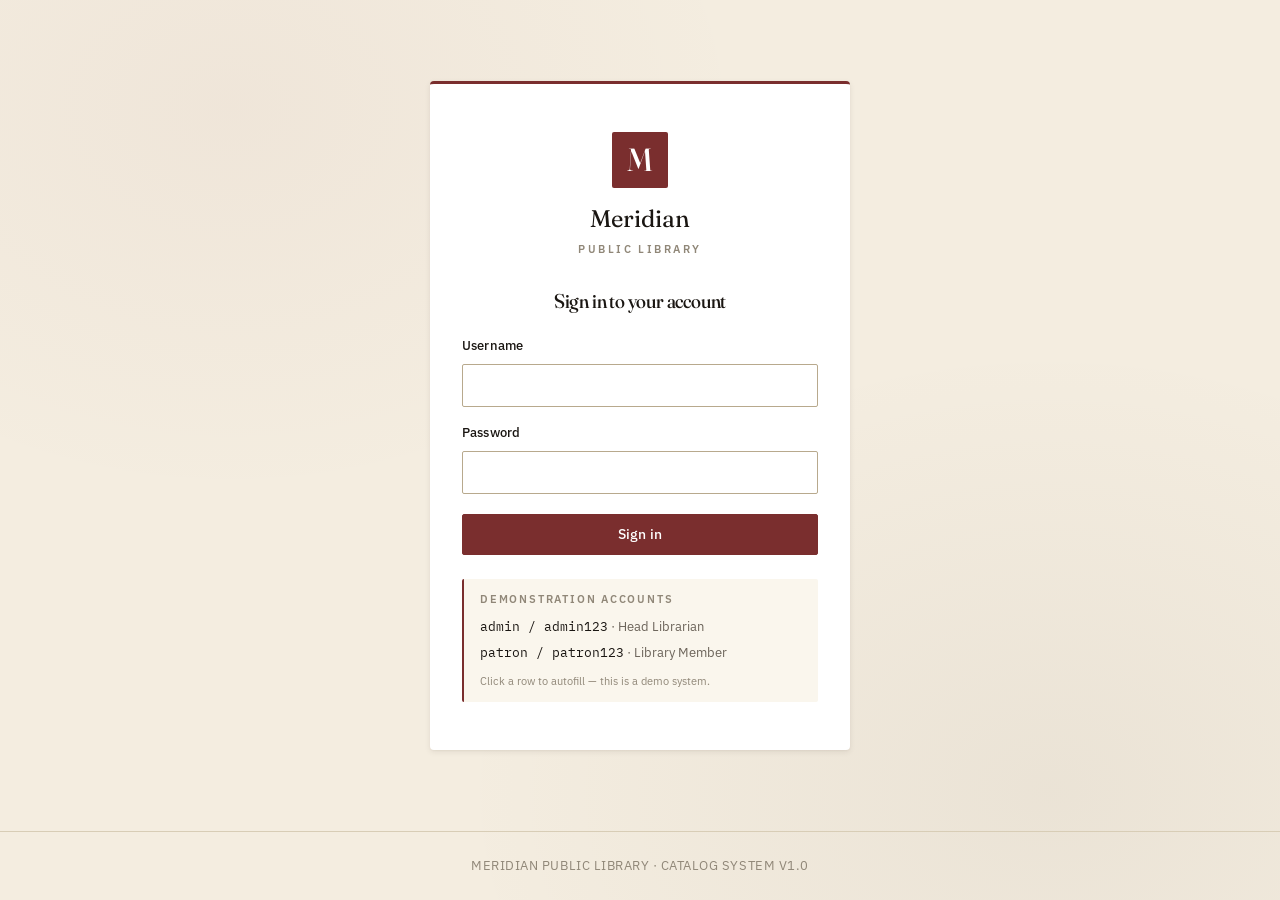
==== book.html @ 9eab4dd3 "Initial commit: Meridian Library" ====
<!DOCTYPE html>
<html lang="en">
<head>
  <meta charset="UTF-8" />
  <meta name="viewport" content="width=device-width, initial-scale=1" />
  <title>Book — Meridian Public Library</title>
  <meta name="description" content="View book details and manage borrowing." />

  <link rel="preconnect" href="https://fonts.googleapis.com" />
  <link rel="preconnect" href="https://fonts.gstatic.com" crossorigin />
  <link href="https://fonts.googleapis.com/css2?family=Fraunces:opsz,wght,SOFT@9..144,400;9..144,500;9..144,500..600;9..144,400..500&family=IBM+Plex+Mono:wght@400;500&family=IBM+Plex+Sans:wght@400;500;600&display=swap" rel="stylesheet" />

  <link rel="stylesheet" href="css/base.css" />
  <link rel="stylesheet" href="css/layout.css" />
  <link rel="stylesheet" href="css/components.css" />
</head>
<body>
  <div class="page">
    <header class="nav" data-nav data-current="catalog"></header>

    <main class="page__main">
      <p style="margin-bottom: 1.5rem; font-size: .875rem;">
        <a href="catalog.html" style="color: var(--color-text-muted); text-decoration: none;">
          ← Back to catalog
        </a>
      </p>

      <!-- Not-found view -->
      <section id="book-not-found" class="card card--padded center hidden" style="max-width: 520px; margin: 4rem auto;">
        <h1 style="margin-bottom: .5rem;">Book not found</h1>
        <p class="muted" style="margin-bottom: 1.5rem;">
          We couldn't find a book matching that ID. It may have been deleted.
        </p>
        <a href="catalog.html" class="btn btn--primary">Return to catalog</a>
      </section>

      <!-- Detail view -->
      <section id="book-view" aria-labelledby="view-title">
        <header class="book-detail__top">
          <div>
            <div class="page-header__eyebrow">Catalog record</div>
            <h1 class="book-detail__title" id="view-title"></h1>
            <p class="book-detail__author" id="view-author"></p>
          </div>
          <div class="book-detail__actions" id="view-actions"></div>
        </header>

        <div class="grid grid--two-col">
          <div class="card card--padded">
            <h2 class="eyebrow" style="margin-bottom: 1.25rem;">Bibliographic details</h2>
            <dl class="dl-grid">
              <div>
                <dt>Genre</dt>
                <dd id="view-genre"></dd>
              </div>
              <div>
                <dt>Publication year</dt>
                <dd id="view-year"></dd>
              </div>
              <div>
                <dt>ISBN</dt>
                <dd id="view-isbn" class="mono"></dd>
              </div>
              <div>
                <dt>Added to catalog</dt>
                <dd id="view-added"></dd>
              </div>
            </dl>
          </div>

          <aside class="card card--padded">
            <h2 class="eyebrow" style="margin-bottom: 1.25rem;">Loan status</h2>
            <div style="margin-bottom: 1rem;" id="view-status"></div>

            <dl class="dl-grid hidden" id="view-loan-row">
              <div>
                <dt>Borrowed by</dt>
                <dd id="view-borrower"></dd>
              </div>
              <div>
                <dt>Due date</dt>
                <dd id="view-due"></dd>
              </div>
            </dl>
          </aside>
        </div>
      </section>

      <!-- Edit form (admin only, toggled via "Edit details" button) -->
      <section id="book-edit" class="hidden" aria-labelledby="edit-title">
        <div class="card card--feature card--padded">
          <h2 id="edit-title" class="section__title" style="margin-bottom: .5rem;">Edit book</h2>
          <p class="muted" style="margin-bottom: 1.5rem;">
            Update any field below. Changes are saved immediately.
          </p>

          <form id="edit-form" novalidate>
            <div class="form-grid">
              <div class="field" data-field="title">
                <label class="field__label" for="edit-title-input">Title</label>
                <input type="text" id="edit-title-input" name="title" required maxlength="200" />
                <span class="field__error"></span>
              </div>

              <div class="field" data-field="author">
                <label class="field__label" for="edit-author">Author</label>
                <input type="text" id="edit-author" name="author" required maxlength="120" />
                <span class="field__error"></span>
              </div>

              <div class="field" data-field="isbn">
                <label class="field__label" for="edit-isbn">ISBN</label>
                <input type="text" id="edit-isbn" name="isbn" required pattern="[\d\-xX]{10,17}" />
                <span class="field__hint">10 or 13 digits, hyphens optional.</span>
                <span class="field__error"></span>
              </div>

              <div class="field" data-field="genre">
                <label class="field__label" for="edit-genre">Genre</label>
                <select id="edit-genre" name="genre" required></select>
                <span class="field__error"></span>
              </div>

              <div class="field" data-field="year">
                <label class="field__label" for="edit-year">Publication year</label>
                <input type="number" id="edit-year" name="year" required min="1" max="2100" />
                <span class="field__error"></span>
              </div>

              <div class="field" data-field="available">
                <label class="field__label">Availability</label>
                <div class="checkbox-row">
                  <input type="checkbox" id="edit-available" name="available" />
                  <label for="edit-available">Available for borrowing</label>
                </div>
                <span class="field__hint" id="edit-available-hint"></span>
              </div>
            </div>

            <div class="form-actions">
              <button type="button" id="cancel-edit" class="btn btn--ghost">Cancel</button>
              <button type="submit" class="btn btn--primary">Save changes</button>
            </div>
          </form>
        </div>
      </section>
    </main>

    <footer class="page__footer">
      Meridian Public Library · Catalog System v1.0
    </footer>
  </div>

  <!-- Scripts -->
  <script src="js/data.js"></script>
  <script src="js/store.js"></script>
  <script src="js/auth.js"></script>
  <script src="js/ui.js"></script>
  <script src="js/nav.js"></script>
  <script src="js/book.js"></script>
</body>
</html>
---- css/base.css ----
/* ============================================================
   base.css — Foundations
   CSS custom properties (design tokens), modest reset, base
   typography, and page-frame layout. The aesthetic target is
   an institutional public-library catalog: warm paper-cream
   background, deep oxblood as the single accent color, refined
   serif headings paired with a humanist sans body face.
   ============================================================ */

/* ---- Design tokens -------------------------------------- */
:root {
  /* Surfaces — warm cream paper feel */
  --color-bg:           #f4ede0;
  --color-bg-deep:      #ebe2cf;
  --color-card:         #ffffff;
  --color-card-alt:     #faf6ed;

  /* Text */
  --color-text:         #1a1612;
  --color-text-muted:   #6b6359;
  --color-text-subtle:  #908778;

  /* Borders & dividers */
  --color-border:       #d8cdb6;
  --color-border-strong:#b8a98d;

  /* Brand & accents — institutional oxblood */
  --color-accent:       #7a2e2e;
  --color-accent-hover: #5e2222;
  --color-accent-soft:  #ede0e0;

  /* Status colors — muted, not garish */
  --color-success:      #4a6741;
  --color-success-soft: #e2e9d8;
  --color-warning:      #8a5a1a;
  --color-warning-soft: #f4ead4;
  --color-danger:       #8a2a2a;
  --color-danger-soft:  #f1dada;
  --color-info:         #3d5566;
  --color-info-soft:    #dde6ee;

  /* Type scale */
  --font-display: 'Fraunces', 'Source Serif Pro', Georgia, serif;
  --font-body:    'IBM Plex Sans', -apple-system, BlinkMacSystemFont, 'Segoe UI', Roboto, sans-serif;
  --font-mono:    'IBM Plex Mono', ui-monospace, 'SF Mono', Menlo, monospace;

  /* Spacing scale (rem) */
  --space-1:  0.25rem;
  --space-2:  0.5rem;
  --space-3:  0.75rem;
  --space-4:  1rem;
  --space-5:  1.5rem;
  --space-6:  2rem;
  --space-7:  3rem;
  --space-8:  4rem;

  /* Radii — kept tight for institutional feel */
  --radius-sm:  2px;
  --radius-md:  4px;
  --radius-lg:  6px;

  /* Shadows */
  --shadow-sm:  0 1px 2px rgba(40, 28, 14, 0.06);
  --shadow-md:  0 2px 6px rgba(40, 28, 14, 0.08), 0 1px 2px rgba(40, 28, 14, 0.04);
  --shadow-lg:  0 12px 32px rgba(40, 28, 14, 0.18), 0 2px 8px rgba(40, 28, 14, 0.08);

  /* Transitions */
  --t-fast: 120ms ease;
  --t-base: 200ms ease;
}

/* ---- Reset --------------------------------------------- */
*, *::before, *::after { box-sizing: border-box; }
html { -webkit-text-size-adjust: 100%; }
body, h1, h2, h3, h4, h5, h6, p, ul, ol, figure, blockquote {
  margin: 0;
}
ul, ol { padding: 0; list-style: none; }
img, svg { display: block; max-width: 100%; }
button, input, select, textarea { font: inherit; color: inherit; }
button { background: none; border: 0; cursor: pointer; }
a { color: inherit; }

/* ---- Base typography ----------------------------------- */
html, body {
  height: 100%;
}

body {
  font-family: var(--font-body);
  font-size: 15px;
  line-height: 1.55;
  color: var(--color-text);
  background-color: var(--color-bg);
  /* Subtle paper texture via layered gradient noise.
     Two near-transparent radial gradients give the cream
     surface a hint of variation without being busy. */
  background-image:
    radial-gradient(at 18% 12%, rgba(122, 46, 46, 0.04) 0, transparent 35%),
    radial-gradient(at 82% 88%, rgba(60, 40, 20, 0.05) 0, transparent 40%);
  background-attachment: fixed;
  -webkit-font-smoothing: antialiased;
  -moz-osx-font-smoothing: grayscale;
}

h1, h2, h3, h4 {
  font-family: var(--font-display);
  font-weight: 500;
  letter-spacing: -0.01em;
  color: var(--color-text);
}

h1 {
  font-size: clamp(1.75rem, 2.5vw + 1rem, 2.5rem);
  line-height: 1.1;
  font-variation-settings: 'opsz' 144, 'SOFT' 30;
}

h2 {
  font-size: 1.5rem;
  line-height: 1.2;
  font-variation-settings: 'opsz' 100;
}

h3 {
  font-size: 1.125rem;
  line-height: 1.3;
}

p { color: var(--color-text); }

a {
  color: var(--color-accent);
  text-decoration: underline;
  text-decoration-thickness: 1px;
  text-underline-offset: 2px;
  transition: color var(--t-fast);
}
a:hover { color: var(--color-accent-hover); }

code, .mono {
  font-family: var(--font-mono);
  font-size: 0.9em;
  letter-spacing: -0.01em;
}

/* ---- Focus outline (accessibility) --------------------- */
:focus-visible {
  outline: 2px solid var(--color-accent);
  outline-offset: 2px;
  border-radius: var(--radius-sm);
}

/* ---- Page frame ---------------------------------------- */
.page {
  display: flex;
  flex-direction: column;
  min-height: 100vh;
}

.page__main {
  flex: 1;
  width: 100%;
  max-width: 1200px;
  margin: 0 auto;
  padding: var(--space-7) var(--space-5);
}

.page__footer {
  border-top: 1px solid var(--color-border);
  padding: var(--space-5);
  text-align: center;
  font-size: 0.8125rem;
  color: var(--color-text-subtle);
  letter-spacing: 0.04em;
  text-transform: uppercase;
}

.page__footer a {
  color: var(--color-text-subtle);
  text-decoration: underline;
  text-decoration-color: var(--color-border-strong);
}

/* ---- Page header section (within .page__main) ---------- */
.page-header {
  display: flex;
  flex-wrap: wrap;
  justify-content: space-between;
  align-items: end;
  gap: var(--space-5);
  padding-bottom: var(--space-5);
  margin-bottom: var(--space-6);
  border-bottom: 1px solid var(--color-border);
}

.page-header__title { margin-bottom: var(--space-1); }

.page-header__eyebrow {
  font-family: var(--font-body);
  font-size: 0.75rem;
  font-weight: 600;
  letter-spacing: 0.18em;
  text-transform: uppercase;
  color: var(--color-accent);
  margin-bottom: var(--space-2);
}

.page-header__sub {
  color: var(--color-text-muted);
  font-size: 0.95rem;
  max-width: 60ch;
}

.page-header__actions {
  display: flex;
  gap: var(--space-3);
  flex-wrap: wrap;
}

/* ---- Section spacing ----------------------------------- */
.section + .section { margin-top: var(--space-7); }

.section__head {
  display: flex;
  justify-content: space-between;
  align-items: baseline;
  gap: var(--space-4);
  margin-bottom: var(--space-4);
  padding-bottom: var(--space-3);
  border-bottom: 1px solid var(--color-border);
}

.section__title {
  font-family: var(--font-display);
  font-size: 1.25rem;
  font-weight: 500;
}

/* ---- Utility classes ----------------------------------- */
.muted   { color: var(--color-text-muted); }
.subtle  { color: var(--color-text-subtle); }
.center  { text-align: center; }
.hidden  { display: none !important; }

/* "Eyebrow" small label above headings — small caps treatment. */
.eyebrow {
  font-size: 0.7rem;
  font-weight: 600;
  letter-spacing: 0.2em;
  text-transform: uppercase;
  color: var(--color-text-subtle);
}

/* Responsive page padding */
@media (max-width: 720px) {
  .page__main { padding: var(--space-5) var(--space-4); }
  h1 { font-size: 1.75rem; }
}
---- css/layout.css ----
/* ============================================================
   layout.css — Structural layout
   The top nav and grid systems used across pages.
   ============================================================ */

/* ---- Top navigation ------------------------------------ */
.nav {
  background-color: var(--color-card);
  border-bottom: 1px solid var(--color-border);
  position: sticky;
  top: 0;
  z-index: 50;
  /* A subtle hairline shadow when scrolled — kept restrained. */
  box-shadow: var(--shadow-sm);
}

.nav__inner {
  width: 100%;
  max-width: 1200px;
  margin: 0 auto;
  padding: var(--space-3) var(--space-5);
  display: flex;
  align-items: center;
  gap: var(--space-5);
}

/* Brand mark — a serif initial in a small bordered square,
   reminiscent of a library bookplate. */
.nav__brand {
  display: flex;
  align-items: center;
  gap: var(--space-3);
  text-decoration: none;
  color: var(--color-text);
}

.nav__brand-mark {
  display: grid;
  place-items: center;
  width: 36px;
  height: 36px;
  font-family: var(--font-display);
  font-size: 1.5rem;
  font-weight: 500;
  font-variation-settings: 'opsz' 144;
  background-color: var(--color-accent);
  color: var(--color-card);
  border-radius: var(--radius-sm);
  letter-spacing: 0;
}

.nav__brand-text {
  display: flex;
  flex-direction: column;
  line-height: 1;
}

.nav__brand-name {
  font-family: var(--font-display);
  font-size: 1.05rem;
  font-weight: 500;
  letter-spacing: 0.01em;
}

.nav__brand-sub {
  font-size: 0.65rem;
  font-weight: 500;
  letter-spacing: 0.22em;
  text-transform: uppercase;
  color: var(--color-text-subtle);
  margin-top: 4px;
}

.nav__links {
  display: flex;
  gap: var(--space-1);
  margin-left: var(--space-4);
}

.nav__link {
  display: block;
  padding: var(--space-2) var(--space-3);
  font-size: 0.9rem;
  font-weight: 500;
  color: var(--color-text-muted);
  text-decoration: none;
  border-radius: var(--radius-sm);
  transition: color var(--t-fast), background var(--t-fast);
  position: relative;
}

.nav__link:hover {
  color: var(--color-text);
  background-color: var(--color-card-alt);
}

.nav__link--active {
  color: var(--color-text);
}

.nav__link--active::after {
  content: '';
  position: absolute;
  left: var(--space-3);
  right: var(--space-3);
  bottom: -1px;
  height: 2px;
  background-color: var(--color-accent);
}

/* Right-hand user block */
.nav__user {
  margin-left: auto;
  display: flex;
  align-items: center;
  gap: var(--space-3);
}

.nav__user-info {
  display: flex;
  flex-direction: column;
  align-items: flex-end;
  line-height: 1.1;
}

.nav__user-name {
  font-size: 0.875rem;
  font-weight: 500;
}

.nav__user-role {
  font-size: 0.65rem;
  font-weight: 600;
  letter-spacing: 0.15em;
  text-transform: uppercase;
  margin-top: 3px;
  padding: 2px 6px;
  border-radius: var(--radius-sm);
}

.nav__user-role--admin {
  color: var(--color-accent);
  background-color: var(--color-accent-soft);
}

.nav__user-role--patron {
  color: var(--color-info);
  background-color: var(--color-info-soft);
}

/* Mobile — collapse nav into vertical stack */
@media (max-width: 720px) {
  .nav__inner {
    flex-wrap: wrap;
    gap: var(--space-3);
    padding: var(--space-3) var(--space-4);
  }
  .nav__links {
    order: 3;
    width: 100%;
    margin-left: 0;
    border-top: 1px solid var(--color-border);
    padding-top: var(--space-2);
  }
  .nav__user { margin-left: auto; }
  .nav__user-info { display: none; }
  .nav__brand-sub { display: none; }
}

/* ---- Grid systems -------------------------------------- */
.grid {
  display: grid;
  gap: var(--space-4);
}

.grid--stats {
  grid-template-columns: repeat(auto-fit, minmax(200px, 1fr));
}

.grid--two-col {
  grid-template-columns: minmax(0, 2fr) minmax(0, 1fr);
  gap: var(--space-6);
  align-items: start;
}

@media (max-width: 880px) {
  .grid--two-col { grid-template-columns: 1fr; }
}
---- css/components.css ----
/* ============================================================
   components.css — UI components
   Buttons, forms, cards, tables, badges, modals, toasts.
   Kept in a single file for easy reference; each block is
   labeled.
   ============================================================ */

/* ---- Cards --------------------------------------------- */
.card {
  background-color: var(--color-card);
  border: 1px solid var(--color-border);
  border-radius: var(--radius-md);
  padding: var(--space-5);
  box-shadow: var(--shadow-sm);
}

.card--padded { padding: var(--space-6); }

.card--feature {
  /* Slightly darker top border line to add weight, like a
     classic ledger card. */
  border-top: 3px solid var(--color-accent);
}

/* ---- Stat tiles ---------------------------------------- */
.stat {
  background-color: var(--color-card);
  border: 1px solid var(--color-border);
  border-radius: var(--radius-md);
  padding: var(--space-5);
  position: relative;
  overflow: hidden;
}

.stat__label {
  font-size: 0.7rem;
  font-weight: 600;
  letter-spacing: 0.18em;
  text-transform: uppercase;
  color: var(--color-text-subtle);
  margin-bottom: var(--space-3);
}

.stat__value {
  font-family: var(--font-display);
  font-size: 2.5rem;
  font-weight: 400;
  line-height: 1;
  font-variation-settings: 'opsz' 144;
  color: var(--color-text);
}

.stat__hint {
  margin-top: var(--space-2);
  font-size: 0.8125rem;
  color: var(--color-text-muted);
}

.stat--accent .stat__value { color: var(--color-accent); }
.stat--warning .stat__value { color: var(--color-warning); }
.stat--danger .stat__value { color: var(--color-danger); }

/* ---- Buttons ------------------------------------------- */
.btn {
  display: inline-flex;
  align-items: center;
  justify-content: center;
  gap: var(--space-2);
  padding: 0.55rem 1.1rem;
  font-size: 0.875rem;
  font-weight: 500;
  letter-spacing: 0.01em;
  border-radius: var(--radius-sm);
  border: 1px solid transparent;
  cursor: pointer;
  text-decoration: none;
  transition: background var(--t-fast), color var(--t-fast),
              border-color var(--t-fast), transform var(--t-fast);
  white-space: nowrap;
}

.btn:disabled,
.btn[aria-disabled="true"] {
  opacity: 0.5;
  cursor: not-allowed;
}

.btn--primary {
  background-color: var(--color-accent);
  color: var(--color-card);
  border-color: var(--color-accent);
}
.btn--primary:hover:not(:disabled) {
  background-color: var(--color-accent-hover);
  border-color: var(--color-accent-hover);
}

.btn--secondary {
  background-color: var(--color-card);
  color: var(--color-text);
  border-color: var(--color-border-strong);
}
.btn--secondary:hover:not(:disabled) {
  background-color: var(--color-card-alt);
  border-color: var(--color-text-muted);
}

.btn--ghost {
  background-color: transparent;
  color: var(--color-text-muted);
  border-color: transparent;
}
.btn--ghost:hover:not(:disabled) {
  color: var(--color-text);
  background-color: var(--color-card-alt);
}

.btn--danger {
  background-color: var(--color-danger);
  color: var(--color-card);
  border-color: var(--color-danger);
}
.btn--danger:hover:not(:disabled) {
  background-color: #6e2020;
  border-color: #6e2020;
}

.btn--sm {
  padding: 0.35rem 0.75rem;
  font-size: 0.8125rem;
}

.btn--block {
  width: 100%;
}

/* ---- Forms --------------------------------------------- */
.form-grid {
  display: grid;
  grid-template-columns: repeat(2, 1fr);
  gap: var(--space-5) var(--space-4);
}

.form-grid__full { grid-column: 1 / -1; }

@media (max-width: 600px) {
  .form-grid { grid-template-columns: 1fr; }
}

.field {
  display: flex;
  flex-direction: column;
  gap: var(--space-2);
}

.field__label {
  font-size: 0.8125rem;
  font-weight: 500;
  color: var(--color-text);
  letter-spacing: 0.01em;
}

.field__hint {
  font-size: 0.75rem;
  color: var(--color-text-subtle);
}

.field__error {
  font-size: 0.75rem;
  color: var(--color-danger);
  display: none;
}

.field--invalid .field__error { display: block; }
.field--invalid input,
.field--invalid select { border-color: var(--color-danger); }

input[type="text"],
input[type="email"],
input[type="password"],
input[type="number"],
input[type="search"],
select,
textarea {
  width: 100%;
  padding: 0.55rem 0.75rem;
  font-size: 0.9375rem;
  background-color: var(--color-card);
  color: var(--color-text);
  border: 1px solid var(--color-border-strong);
  border-radius: var(--radius-sm);
  transition: border-color var(--t-fast), box-shadow var(--t-fast);
}

input:hover:not(:focus),
select:hover:not(:focus) {
  border-color: var(--color-text-muted);
}

input:focus,
select:focus,
textarea:focus {
  outline: 0;
  border-color: var(--color-accent);
  box-shadow: 0 0 0 3px var(--color-accent-soft);
}

select {
  appearance: none;
  background-image: linear-gradient(45deg, transparent 50%, var(--color-text-muted) 50%),
                    linear-gradient(135deg, var(--color-text-muted) 50%, transparent 50%);
  background-position: calc(100% - 18px) 50%, calc(100% - 13px) 50%;
  background-size: 5px 5px, 5px 5px;
  background-repeat: no-repeat;
  padding-right: 2rem;
}

/* Checkbox row — used for "Available" toggle */
.checkbox-row {
  display: flex;
  align-items: center;
  gap: var(--space-3);
  padding: var(--space-3) 0;
}

.checkbox-row input[type="checkbox"] {
  width: 18px;
  height: 18px;
  accent-color: var(--color-accent);
}

.form-actions {
  display: flex;
  justify-content: flex-end;
  gap: var(--space-3);
  margin-top: var(--space-6);
  padding-top: var(--space-5);
  border-top: 1px solid var(--color-border);
}

@media (max-width: 480px) {
  .form-actions { flex-direction: column-reverse; }
  .form-actions .btn { width: 100%; }
}

/* ---- Toolbar (search + filters) ------------------------ */
.toolbar {
  display: grid;
  grid-template-columns: minmax(0, 2fr) minmax(0, 1fr) minmax(0, 1fr) auto;
  gap: var(--space-3);
  padding: var(--space-4);
  margin-bottom: var(--space-5);
  background-color: var(--color-card);
  border: 1px solid var(--color-border);
  border-radius: var(--radius-md);
  align-items: end;
}

.toolbar .field { gap: var(--space-1); }
.toolbar .field__label {
  font-size: 0.7rem;
  letter-spacing: 0.15em;
  text-transform: uppercase;
  color: var(--color-text-subtle);
  font-weight: 600;
}

.toolbar__count {
  font-size: 0.8125rem;
  color: var(--color-text-muted);
  white-space: nowrap;
}

@media (max-width: 880px) {
  .toolbar {
    grid-template-columns: 1fr 1fr;
  }
  .toolbar__search { grid-column: 1 / -1; }
  .toolbar__count  { grid-column: 1 / -1; text-align: right; }
}

@media (max-width: 480px) {
  .toolbar { grid-template-columns: 1fr; }
}

/* ---- Tables -------------------------------------------- */
.table-wrap {
  background-color: var(--color-card);
  border: 1px solid var(--color-border);
  border-radius: var(--radius-md);
  overflow: hidden;
  box-shadow: var(--shadow-sm);
}

.table {
  width: 100%;
  border-collapse: collapse;
  font-size: 0.9rem;
}

.table thead th {
  text-align: left;
  font-size: 0.7rem;
  font-weight: 600;
  letter-spacing: 0.16em;
  text-transform: uppercase;
  color: var(--color-text-subtle);
  padding: var(--space-3) var(--space-4);
  background-color: var(--color-card-alt);
  border-bottom: 1px solid var(--color-border);
}

.table tbody td {
  padding: var(--space-4);
  border-bottom: 1px solid var(--color-border);
  vertical-align: middle;
}

.table tbody tr:last-child td { border-bottom: 0; }

.table tbody tr {
  transition: background var(--t-fast);
  cursor: pointer;
}

.table tbody tr:hover {
  background-color: var(--color-card-alt);
}

.table__title {
  font-weight: 500;
  color: var(--color-text);
  display: block;
}

.table__sub {
  font-size: 0.8125rem;
  color: var(--color-text-muted);
  display: block;
  margin-top: 2px;
}

.table__actions {
  display: flex;
  gap: var(--space-2);
  justify-content: flex-end;
}

.table__empty {
  padding: var(--space-7) var(--space-5);
  text-align: center;
  color: var(--color-text-muted);
}

/* Mobile table — stack each row as a card */
@media (max-width: 720px) {
  .table thead { display: none; }
  .table, .table tbody, .table tr, .table td { display: block; width: 100%; }
  .table tbody tr {
    padding: var(--space-4);
    border-bottom: 1px solid var(--color-border);
  }
  .table tbody td {
    padding: var(--space-1) 0;
    border: 0;
  }
  .table tbody td[data-label]::before {
    content: attr(data-label);
    display: inline-block;
    min-width: 90px;
    font-size: 0.7rem;
    font-weight: 600;
    letter-spacing: 0.14em;
    text-transform: uppercase;
    color: var(--color-text-subtle);
  }
  .table__actions { justify-content: flex-start; margin-top: var(--space-2); }
}

/* ---- Badges -------------------------------------------- */
.badge {
  display: inline-block;
  font-size: 0.7rem;
  font-weight: 600;
  letter-spacing: 0.1em;
  text-transform: uppercase;
  padding: 3px 8px;
  border-radius: var(--radius-sm);
  white-space: nowrap;
}

.badge--available {
  color: var(--color-success);
  background-color: var(--color-success-soft);
}

.badge--checked-out {
  color: var(--color-info);
  background-color: var(--color-info-soft);
}

.badge--due-soon {
  color: var(--color-warning);
  background-color: var(--color-warning-soft);
}

.badge--overdue {
  color: var(--color-danger);
  background-color: var(--color-danger-soft);
}

.badge--genre {
  color: var(--color-text-muted);
  background-color: var(--color-bg-deep);
  letter-spacing: 0.06em;
  text-transform: none;
  font-weight: 500;
}

/* ---- Book detail header -------------------------------- */
.book-detail__top {
  display: flex;
  flex-wrap: wrap;
  justify-content: space-between;
  align-items: flex-start;
  gap: var(--space-5);
  padding-bottom: var(--space-5);
  margin-bottom: var(--space-5);
  border-bottom: 1px solid var(--color-border);
}

.book-detail__title {
  font-family: var(--font-display);
  font-size: clamp(1.75rem, 3vw + 1rem, 2.75rem);
  line-height: 1.05;
  font-variation-settings: 'opsz' 144, 'SOFT' 30;
  color: var(--color-text);
  margin-bottom: var(--space-2);
}

.book-detail__author {
  font-size: 1.05rem;
  color: var(--color-text-muted);
}

.book-detail__author em {
  font-family: var(--font-display);
  font-style: italic;
  color: var(--color-text);
  font-weight: 500;
}

.book-detail__actions {
  display: flex;
  gap: var(--space-2);
  flex-wrap: wrap;
}

/* Definition list grid for metadata */
.dl-grid {
  display: grid;
  grid-template-columns: repeat(auto-fit, minmax(180px, 1fr));
  gap: var(--space-5) var(--space-6);
  padding: var(--space-2) 0;
}

.dl-grid > div {
  display: flex;
  flex-direction: column;
  gap: var(--space-1);
}

.dl-grid dt {
  font-size: 0.7rem;
  font-weight: 600;
  letter-spacing: 0.16em;
  text-transform: uppercase;
  color: var(--color-text-subtle);
}

.dl-grid dd {
  margin: 0;
  font-size: 0.95rem;
  color: var(--color-text);
}

.dl-grid dd.mono {
  font-family: var(--font-mono);
  font-size: 0.875rem;
}

/* ---- Reminder list (dashboard) ------------------------- */
.reminder-list { display: flex; flex-direction: column; }

.reminder {
  display: flex;
  justify-content: space-between;
  align-items: center;
  gap: var(--space-4);
  padding: var(--space-3) 0;
  border-bottom: 1px solid var(--color-border);
}

.reminder:last-child { border-bottom: 0; }

.reminder__title {
  font-weight: 500;
  margin-bottom: 2px;
}

.reminder__sub {
  font-size: 0.8125rem;
  color: var(--color-text-muted);
}

/* ---- Modal --------------------------------------------- */
.modal-overlay {
  position: fixed;
  inset: 0;
  background-color: rgba(26, 22, 18, 0.55);
  backdrop-filter: blur(2px);
  display: grid;
  place-items: center;
  z-index: 100;
  padding: var(--space-4);
  animation: modalFadeIn 150ms ease;
}

.modal {
  background-color: var(--color-card);
  border-radius: var(--radius-md);
  padding: var(--space-6);
  max-width: 480px;
  width: 100%;
  box-shadow: var(--shadow-lg);
  border-top: 3px solid var(--color-accent);
  animation: modalSlideUp 200ms ease;
}

.modal__title {
  font-family: var(--font-display);
  font-size: 1.25rem;
  font-weight: 500;
  margin-bottom: var(--space-3);
}

.modal__message {
  color: var(--color-text-muted);
  margin-bottom: var(--space-5);
  line-height: 1.55;
}

.modal__actions {
  display: flex;
  justify-content: flex-end;
  gap: var(--space-2);
}

@keyframes modalFadeIn {
  from { opacity: 0; }
  to   { opacity: 1; }
}

@keyframes modalSlideUp {
  from { opacity: 0; transform: translateY(8px); }
  to   { opacity: 1; transform: translateY(0); }
}

/* ---- Toast notifications ------------------------------- */
.toast-container {
  position: fixed;
  top: var(--space-5);
  right: var(--space-5);
  z-index: 200;
  display: flex;
  flex-direction: column;
  gap: var(--space-2);
  pointer-events: none;
}

.toast {
  background-color: var(--color-text);
  color: var(--color-card);
  padding: 0.7rem 1rem;
  border-radius: var(--radius-sm);
  font-size: 0.875rem;
  box-shadow: var(--shadow-lg);
  min-width: 240px;
  max-width: 360px;
  opacity: 0;
  transform: translateX(20px);
  transition: opacity var(--t-base), transform var(--t-base);
  pointer-events: auto;
  border-left: 3px solid var(--color-text-muted);
}

.toast--visible {
  opacity: 1;
  transform: translateX(0);
}

.toast--success { border-left-color: #7da06d; }
.toast--error   { border-left-color: #c66464; }

/* ---- Login layout -------------------------------------- */
.login-shell {
  flex: 1;
  display: grid;
  place-items: center;
  padding: var(--space-6) var(--space-4);
}

.login-card {
  background-color: var(--color-card);
  border-radius: var(--radius-md);
  padding: var(--space-7) var(--space-6);
  width: 100%;
  max-width: 420px;
  box-shadow: var(--shadow-md);
  border-top: 3px solid var(--color-accent);
}

.login-card__brand {
  display: flex;
  flex-direction: column;
  align-items: center;
  gap: var(--space-3);
  margin-bottom: var(--space-6);
  text-align: center;
}

.login-card__brand-mark {
  display: grid;
  place-items: center;
  width: 56px;
  height: 56px;
  font-family: var(--font-display);
  font-size: 2rem;
  font-weight: 500;
  font-variation-settings: 'opsz' 144;
  background-color: var(--color-accent);
  color: var(--color-card);
  border-radius: var(--radius-sm);
}

.login-card__name {
  font-family: var(--font-display);
  font-size: 1.5rem;
}

.login-card__sub {
  font-size: 0.7rem;
  font-weight: 600;
  letter-spacing: 0.22em;
  text-transform: uppercase;
  color: var(--color-text-subtle);
  margin-top: var(--space-1);
}

.login-card__demo {
  margin-top: var(--space-5);
  padding: var(--space-3) var(--space-4);
  background-color: var(--color-card-alt);
  border-left: 2px solid var(--color-accent);
  border-radius: var(--radius-sm);
  font-size: 0.8125rem;
  color: var(--color-text-muted);
}

.login-card__demo strong {
  display: block;
  font-size: 0.7rem;
  font-weight: 600;
  letter-spacing: 0.16em;
  text-transform: uppercase;
  color: var(--color-text-subtle);
  margin-bottom: var(--space-2);
}

.login-card__demo .creds {
  font-family: var(--font-mono);
  color: var(--color-text);
}

.login-error {
  margin-top: var(--space-3);
  padding: var(--space-2) var(--space-3);
  background-color: var(--color-danger-soft);
  color: var(--color-danger);
  font-size: 0.8125rem;
  border-radius: var(--radius-sm);
  border-left: 2px solid var(--color-danger);
}
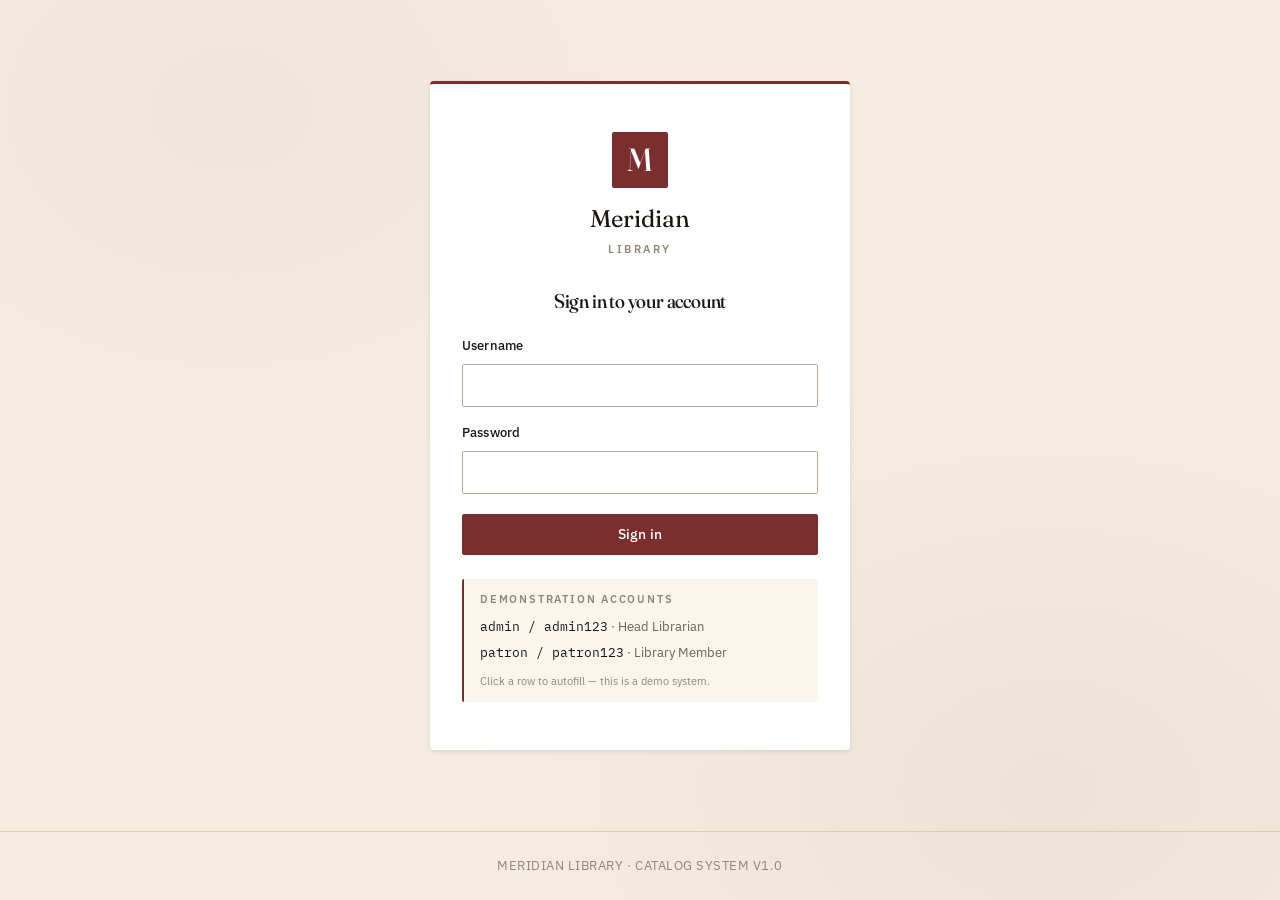
==== commit ad253826: "Rename to Meridian Library" ====
--- a/book.html
+++ b/book.html
@@ -3,7 +3,7 @@
 <head>
   <meta charset="UTF-8" />
   <meta name="viewport" content="width=device-width, initial-scale=1" />
-  <title>Book — Meridian Public Library</title>
+  <title>Book — Meridian Library</title>
   <meta name="description" content="View book details and manage borrowing." />
 
   <link rel="preconnect" href="https://fonts.googleapis.com" />
@@ -147,7 +147,7 @@
     </main>
 
     <footer class="page__footer">
-      Meridian Public Library · Catalog System v1.0
+      Meridian Library · Catalog System v1.0
     </footer>
   </div>
 
--- a/css/base.css
+++ b/css/base.css
@@ -2,7 +2,7 @@
    base.css — Foundations
    CSS custom properties (design tokens), modest reset, base
    typography, and page-frame layout. The aesthetic target is
-   an institutional public-library catalog: warm paper-cream
+   an institutional library catalog: warm paper-cream
    background, deep oxblood as the single accent color, refined
    serif headings paired with a humanist sans body face.
    ============================================================ */
